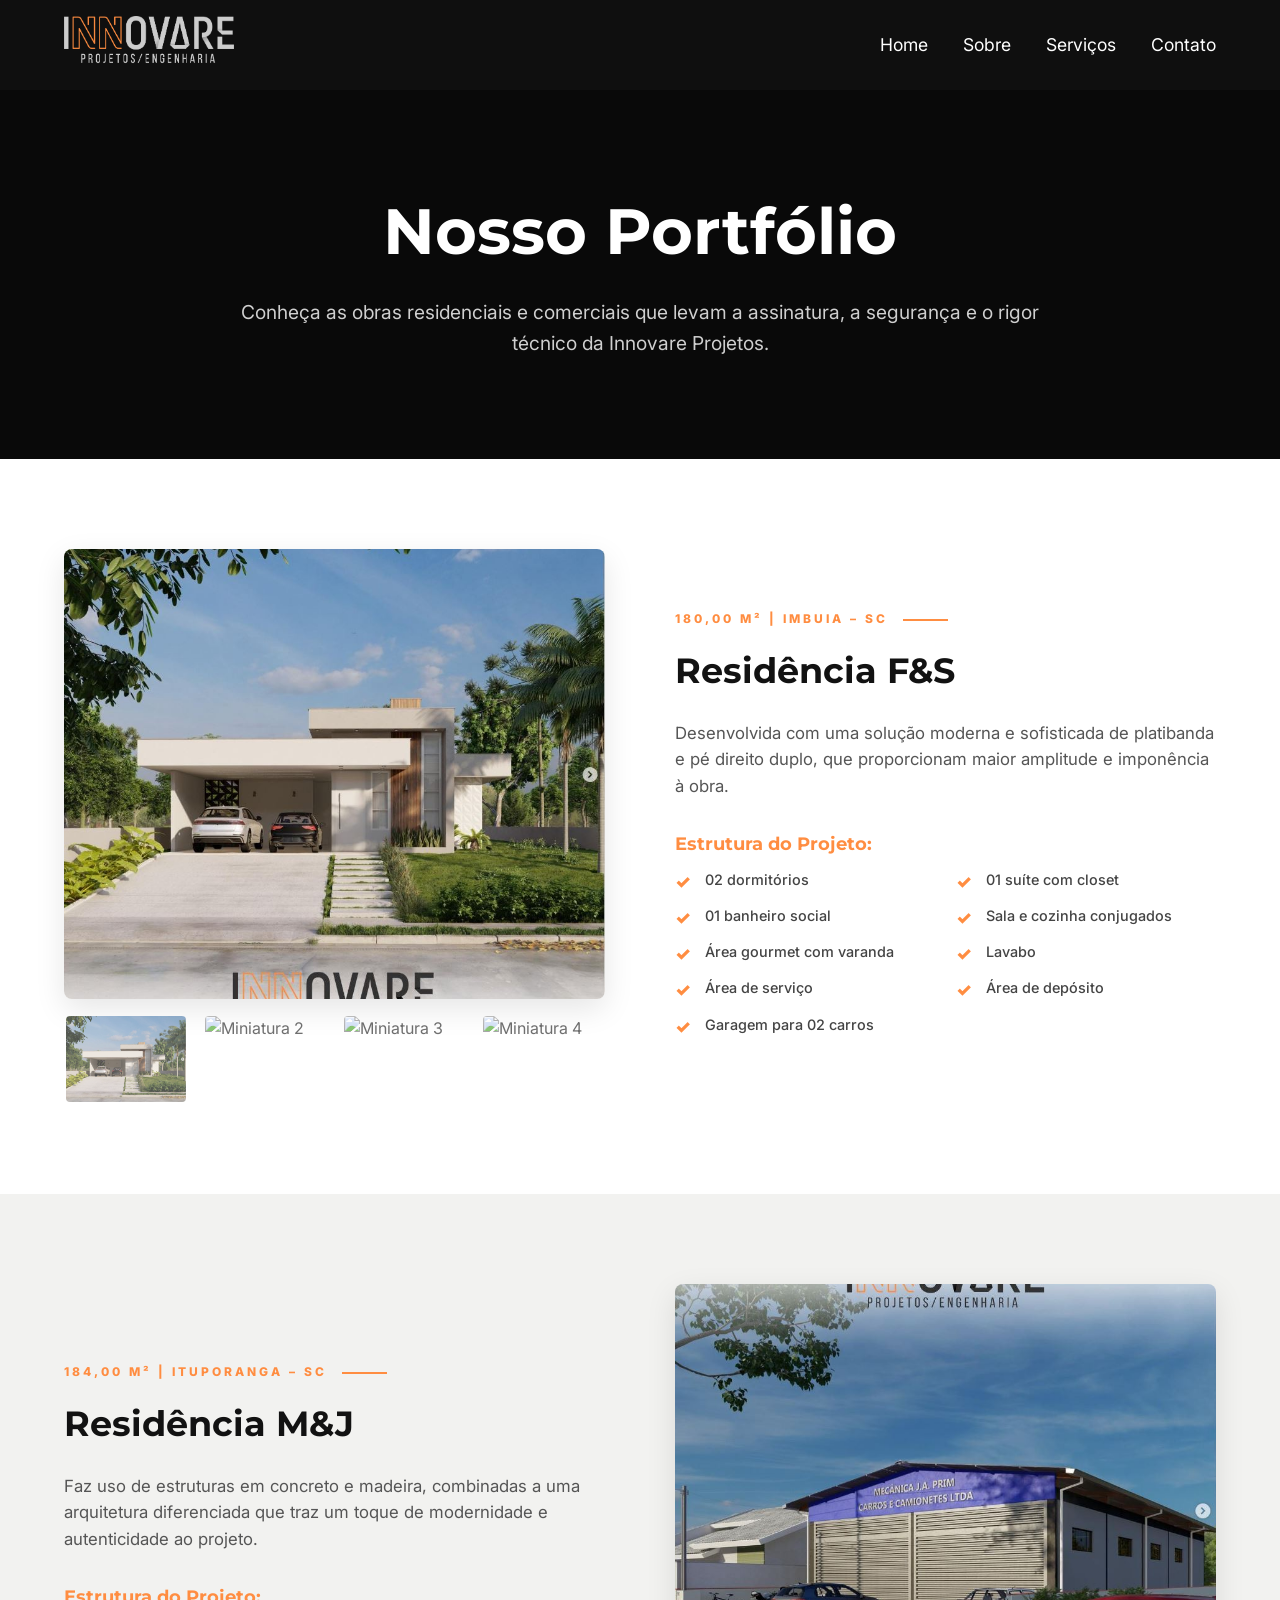
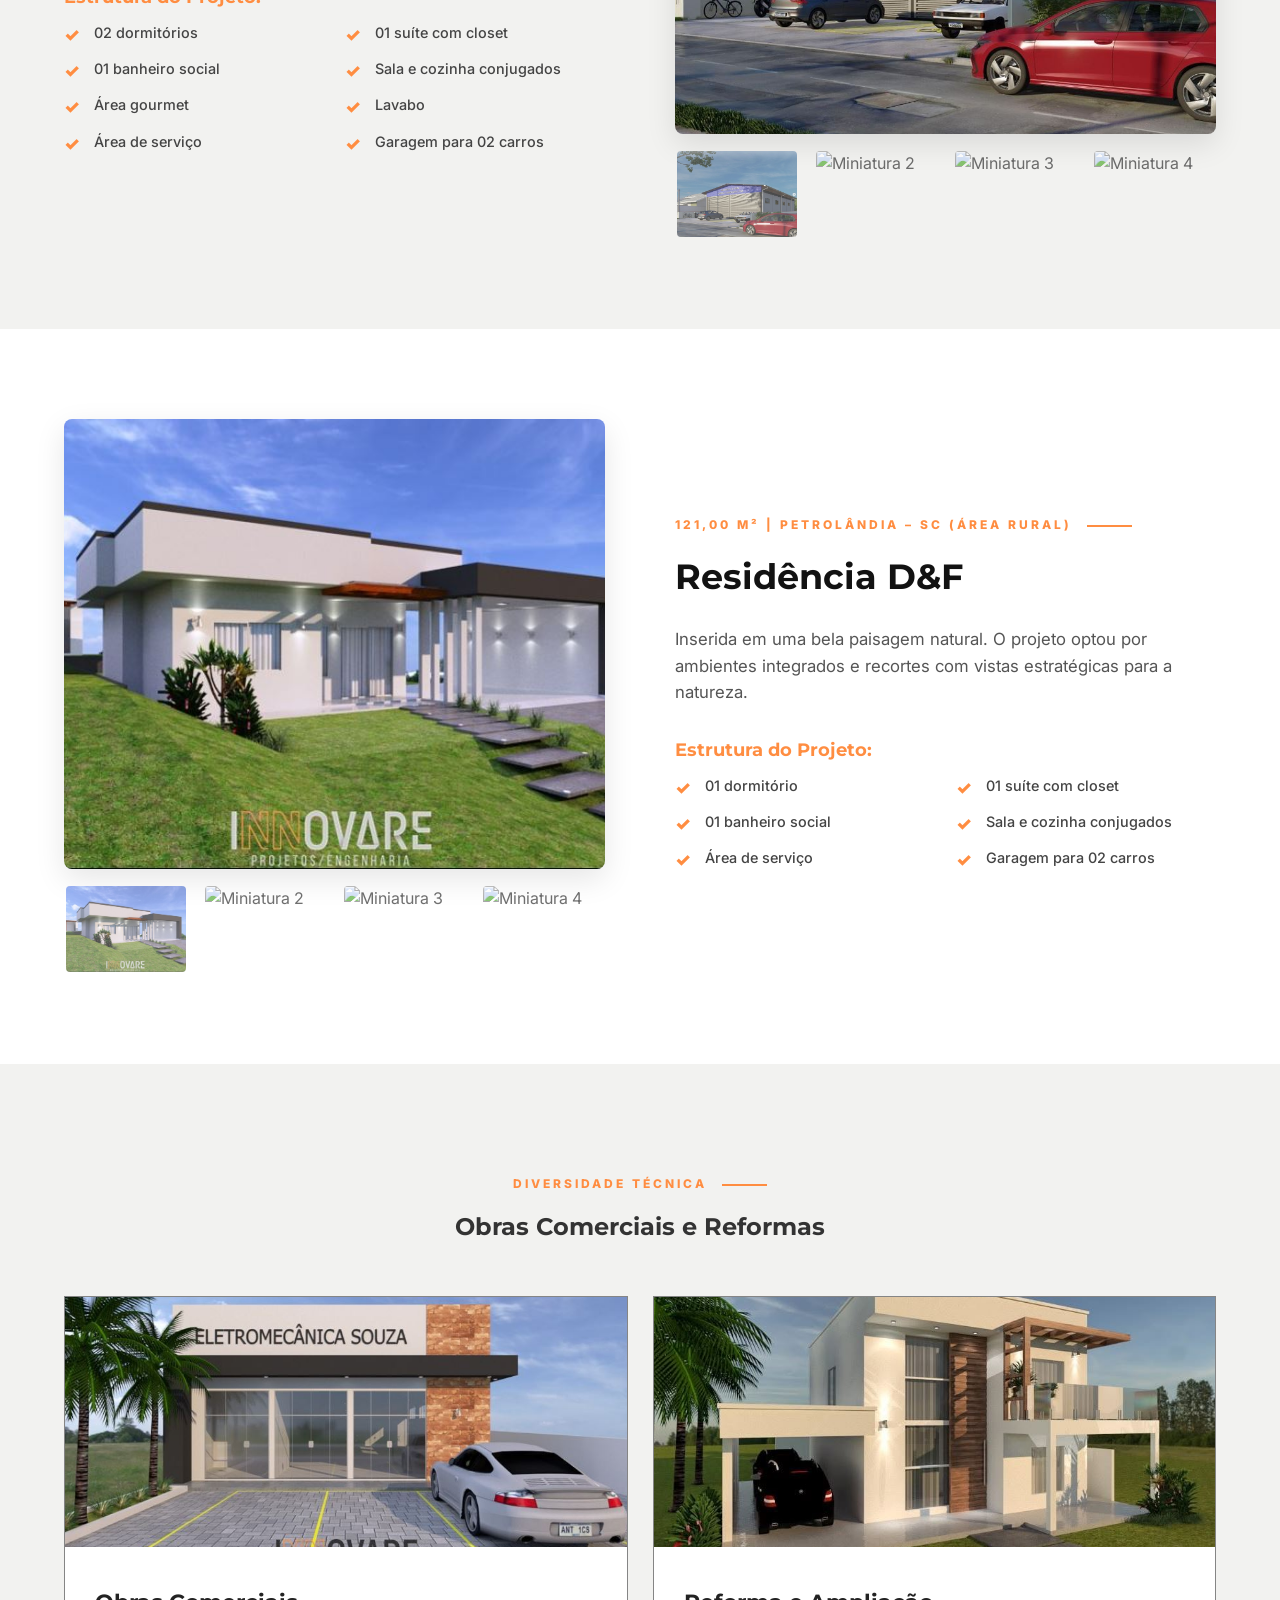
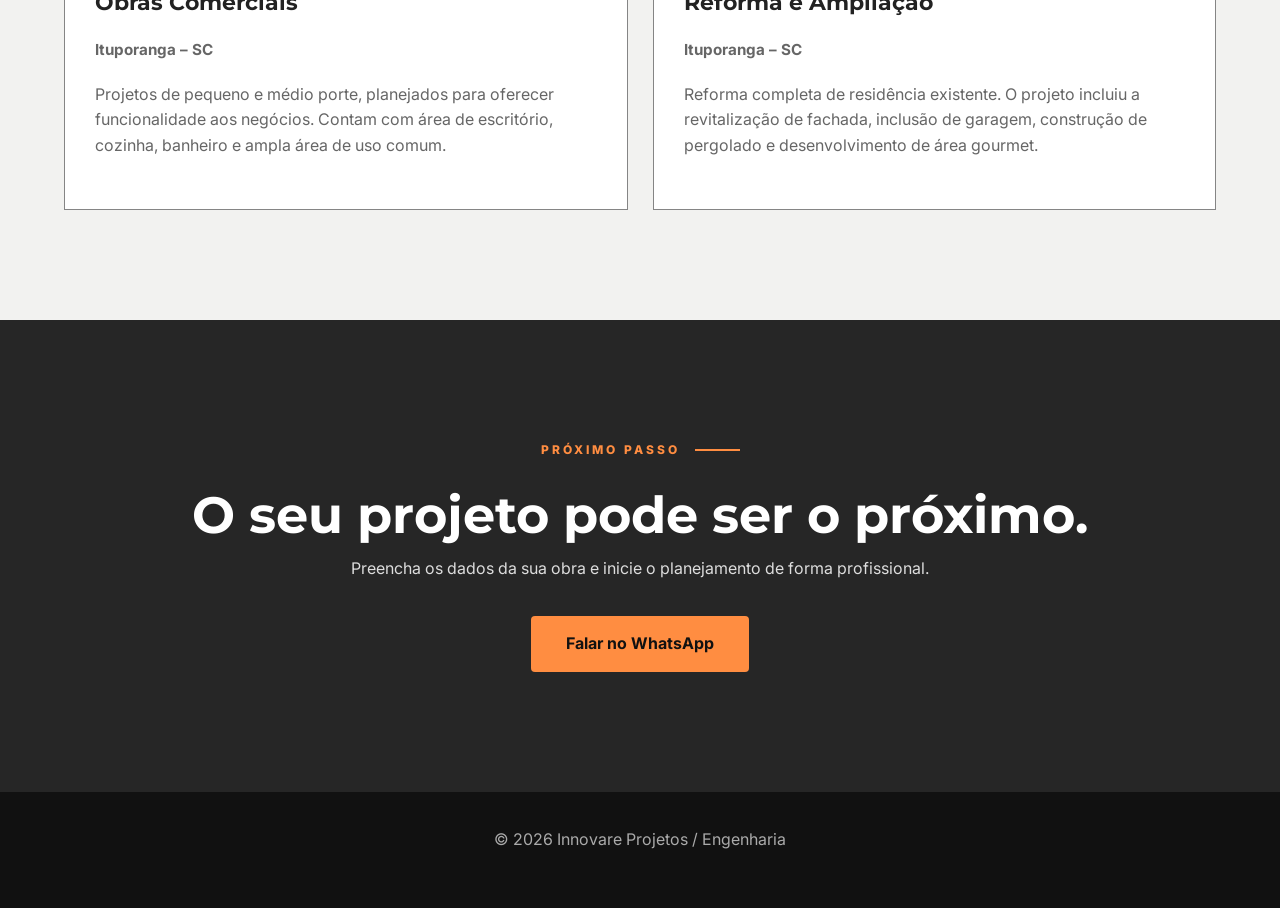
==== projetos.html @ 0208d104 "Add files via upload" ====
<!DOCTYPE html>
<html lang="pt-BR">
<head>
  <meta charset="UTF-8">
  <meta name="viewport" content="width=device-width, initial-scale=1.0">
  <title>Portfólio | Innovare Projetos e Engenharia</title>
  <meta name="description" content="Conheça os projetos estruturais e residenciais desenvolvidos pela Innovare Engenharia. Obras em Imbuia, Ituporanga e Alto Vale.">
  
  <link rel="stylesheet" href="styles.css">
  <link rel="preconnect" href="https://fonts.googleapis.com">
  <link rel="preconnect" href="https://fonts.gstatic.com" crossorigin>
  <link href="https://fonts.googleapis.com/css2?family=Inter:wght@300;400;500;600;700&family=Montserrat:wght@600;700;800&display=swap" rel="stylesheet">
</head>
<body>

  <!-- ================= HEADER ================= -->
  <header class="header">
    <div class="container header-content">
      <div class="logo">
        <a href="index.html">
            <img src="assets/thumbnail_LOGO INNOVARE 3.png" alt="Innovare Projetos Engenharia">
        </a>
      </div>
      <nav>
        <a href="index.html">Home</a>
        <a href="sobre.html">Sobre</a>
        <a href="servicos.html">Serviços</a>
        <a href="https://api.whatsapp.com/send/?phone=5547991575199" target="_blank">Contato</a>
      </nav>
    </div>
  </header>

  <main>
    <!-- ================= INTERNAL HERO ================= -->
    <section class="internal-hero">
      <div class="container text-center">
        <h1>Nosso Portfólio</h1>
        <p style="max-width: 800px; margin: 0 auto;">
          Conheça as obras residenciais e comerciais que levam a assinatura, a segurança e o rigor técnico da Innovare Projetos.
        </p>
      </div>
    </section>

    <!-- ================= PROJETO 1: RESIDÊNCIA F&S ================= -->
    <section class="section project-showcase">
      <div class="container grid-2">
        <!-- Galeria Interativa -->
        <div class="project-gallery">
          <img src="assets/portfolio-1.JPG" alt="Residência F&S Principal" class="main-img" id="main-img-1">
          <div class="thumb-grid">
            <img src="assets/portfolio-1.JPG" alt="Miniatura 1" onclick="changeImage('main-img-1', this.src)">
            <img src="assets/portfolio-placeholder.jpg" alt="Miniatura 2" onclick="changeImage('main-img-1', this.src)">
            <img src="assets/portfolio-placeholder.jpg" alt="Miniatura 3" onclick="changeImage('main-img-1', this.src)">
            <img src="assets/portfolio-placeholder.jpg" alt="Miniatura 4" onclick="changeImage('main-img-1', this.src)">
          </div>
        </div>

        <div class="project-info">
          <span class="section-tag">180,00 m² | Imbuia – SC</span>
          <h2>Residência F&S</h2>
          <p>
            Desenvolvida com uma solução moderna e sofisticada de platibanda e pé direito duplo, que proporcionam maior amplitude e imponência à obra.
          </p>
          
          <h3 class="orange-subtitle" style="font-size: 1.1rem;">Estrutura do Projeto:</h3>
          <ul class="type-features grid-list">
            <li>02 dormitórios</li>
            <li>01 suíte com closet</li>
            <li>01 banheiro social</li>
            <li>Sala e cozinha conjugados</li>
            <li>Área gourmet com varanda</li>
            <li>Lavabo</li>
            <li>Área de serviço</li>
            <li>Área de depósito</li>
            <li>Garagem para 02 carros</li>
          </ul>
        </div>
      </div>
    </section>

    <!-- ================= PROJETO 2: RESIDÊNCIA M&J (INVERTIDO) ================= -->
    <section class="section project-showcase bg-cement">
      <div class="container grid-2 grid-reverse">
        
        <div class="project-gallery">
          <img src="assets/portfolio-2.JPG" alt="Residência M&J Principal" class="main-img" id="main-img-2">
          <div class="thumb-grid">
            <img src="assets/portfolio-2.JPG" alt="Miniatura 1" onclick="changeImage('main-img-2', this.src)">
            <img src="assets/portfolio-placeholder.jpg" alt="Miniatura 2" onclick="changeImage('main-img-2', this.src)">
            <img src="assets/portfolio-placeholder.jpg" alt="Miniatura 3" onclick="changeImage('main-img-2', this.src)">
            <img src="assets/portfolio-placeholder.jpg" alt="Miniatura 4" onclick="changeImage('main-img-2', this.src)">
          </div>
        </div>

        <div class="project-info">
          <span class="section-tag">184,00 m² | Ituporanga – SC</span>
          <h2>Residência M&J</h2>
          <p>
            Faz uso de estruturas em concreto e madeira, combinadas a uma arquitetura diferenciada que traz um toque de modernidade e autenticidade ao projeto.
          </p>
          
          <h3 class="orange-subtitle" style="font-size: 1.1rem;">Estrutura do Projeto:</h3>
          <ul class="type-features grid-list">
            <li>02 dormitórios</li>
            <li>01 suíte com closet</li>
            <li>01 banheiro social</li>
            <li>Sala e cozinha conjugados</li>
            <li>Área gourmet</li>
            <li>Lavabo</li>
            <li>Área de serviço</li>
            <li>Garagem para 02 carros</li>
          </ul>
        </div>

      </div>
    </section>

    <!-- ================= PROJETO 3: RESIDÊNCIA D&F ================= -->
    <section class="section project-showcase">
      <div class="container grid-2">
        
        <div class="project-gallery">
          <img src="assets/portfolio-3.JPG" alt="Residência D&F Principal" class="main-img" id="main-img-3">
          <div class="thumb-grid">
            <img src="assets/portfolio-3.JPG" alt="Miniatura 1" onclick="changeImage('main-img-3', this.src)">
            <img src="assets/portfolio-placeholder.jpg" alt="Miniatura 2" onclick="changeImage('main-img-3', this.src)">
            <img src="assets/portfolio-placeholder.jpg" alt="Miniatura 3" onclick="changeImage('main-img-3', this.src)">
            <img src="assets/portfolio-placeholder.jpg" alt="Miniatura 4" onclick="changeImage('main-img-3', this.src)">
          </div>
        </div>

        <div class="project-info">
          <span class="section-tag">121,00 m² | Petrolândia – SC (Área Rural)</span>
          <h2>Residência D&F</h2>
          <p>
            Inserida em uma bela paisagem natural. O projeto optou por ambientes integrados e recortes com vistas estratégicas para a natureza.
          </p>
          
          <h3 class="orange-subtitle" style="font-size: 1.1rem;">Estrutura do Projeto:</h3>
          <ul class="type-features grid-list">
            <li>01 dormitório</li>
            <li>01 suíte com closet</li>
            <li>01 banheiro social</li>
            <li>Sala e cozinha conjugados</li>
            <li>Área de serviço</li>
            <li>Garagem para 02 carros</li>
          </ul>
        </div>
      </div>
    </section>

    <!-- ================= OUTRAS OBRAS (GRID COMERCIAL E REFORMA) ================= -->
    <section class="section bg-cement">
      <div class="container">
        <div class="text-center" style="margin-bottom: 50px;">
          <span class="section-tag">Diversidade Técnica</span>
          <h2>Obras Comerciais e Reformas</h2>
        </div>
        
        <div class="cards" style="grid-template-columns: repeat(auto-fit, minmax(400px, 1fr));">
          
          <div class="card" style="padding: 0; overflow: hidden;">
            <img src="assets/portfolio-comercial.JPG" alt="Obra Comercial" style="width: 100%; height: 250px; object-fit: cover;">
            <div style="padding: 30px;">
              <h3>Obras Comerciais</h3>
              <p style="font-size: 0.95rem;"><strong>Ituporanga – SC</strong></p>
              <p>Projetos de pequeno e médio porte, planejados para oferecer funcionalidade aos negócios. Contam com área de escritório, cozinha, banheiro e ampla área de uso comum.</p>
            </div>
          </div>

          <div class="card" style="padding: 0; overflow: hidden;">
            <img src="assets/portfolio-residencia.JPG" alt="Reforma e Ampliação" style="width: 100%; height: 250px; object-fit: cover;">
            <div style="padding: 30px;">
              <h3>Reforma e Ampliação</h3>
              <p style="font-size: 0.95rem;"><strong>Ituporanga – SC</strong></p>
              <p>Reforma completa de residência existente. O projeto incluiu a revitalização de fachada, inclusão de garagem, construção de pergolado e desenvolvimento de área gourmet.</p>
            </div>
          </div>

        </div>
      </div>
    </section>

    <!-- ================= CTA ================= -->
    <section class="cta">
      <div class="container text-center">
        <span class="section-tag">Próximo Passo</span>
        <h2>O seu projeto pode ser o próximo.</h2>
        <p>Preencha os dados da sua obra e inicie o planejamento de forma profissional.</p>
        <a href="https://api.whatsapp.com/send/?phone=5547991575199" target="_blank" class="btn">Falar no WhatsApp</a>
      </div>
    </section>

  </main>

  <!-- ================= FOOTER ================= -->
  <footer>
    <div class="container">
      <p>© 2026 Innovare Projetos / Engenharia</p>
    </div>
  </footer>

  <script src="scripts.js"></script>
</body>
</html>
---- styles.css ----
:root {

    --orange: #ff8d41;

    --black: #121212;

    --graphite: #333333;

    --concrete: #e5e5e5;

    --cement: #f2f2f0;

    --white: #ffffff;

    --text-dark: #333333;

    --text-light: #b5b5b5;

    --orange: #ff8d41;

    --orange-light: #ffb276;

    --orange-dark: #c85f20;

    --blueprint: #ff8d41;

}



* {

    margin:0;

    padding:0;

    box-sizing:border-box;

}



html {

    scroll-behavior:smooth;

}



body {

    font-family:'Inter', sans-serif;

    color:var(--text-dark);

    background:var(--white);

    line-height:1.6;

}



h1,
h2,
h3 {

    font-family:'Montserrat', sans-serif;

}



p {

    margin-bottom:20px;

    color:#666;

}



.container {

    width:90%;

    max-width:1200px;

    margin:auto;

}





/* ================= HEADER ================= */


.header {

    position:fixed;

    top:0;

    width:100%;

    z-index:1000;

    background:rgba(18,18,18,.85);

    backdrop-filter:blur(10px);

}



.header-content {

    height:90px;

    display:flex;

    align-items:center;

    justify-content:space-between;

}



.logo img {

    max-width:170px;

}



nav {

    display:flex;

    gap:35px;



}



nav a {

    color:white;

    font-size: 1.1rem;

    transition:.3s;

    text-decoration: none;

}



nav a:hover {

    color:var(--orange);

}





/* ================= HERO ================= */


.hero {

    min-height:100vh;

    display:flex;

    align-items:center;

    position:relative;

    overflow:hidden;

    background:#090909;

    isolation:isolate;

    padding-top: 120px; /* Compensa os 90px do header + um espaço extra */
    padding-bottom: 60px; /* Garante que o botão nunca cole no final da tela */

}



.hero-content {

    color:white;

    max-width:850px;

}



.tag {

    color:var(--orange);

    text-transform:uppercase;

    letter-spacing:3px;

    font-size:.8rem;

    font-weight:800;

}



.hero h1 {

    font-size:clamp(3.5rem,6vw,5.5rem);

    line-height:1;

    font-weight:800;

    letter-spacing:-2px;

    margin:25px 0;

}



.hero p {

    color:#cfcfcf;

    font-size:1.2rem;

    max-width:650px;

}



.hero-checks {

    display:flex;

    flex-wrap:wrap;

    gap:20px;

    margin:35px 0;

}



.hero-checks span {

    color:#ddd;

    font-size:.9rem;

}





/* ================= BOTÃO ================= */


.btn {

    display:inline-block;

    padding:15px 35px;

    background:var(--orange);

    color:#111;

    font-weight:700;

    border-radius:4px;

    transition:.3s;

    text-decoration: none;

}



.btn:hover {

    transform:translateY(-3px);

    opacity:.9;

}





/* ================= TITULOS ================= */


.section {

    padding:110px 0;

}



.section-tag {

    color:var(--orange);

    text-transform:uppercase;

    letter-spacing:3px;

    font-size:.75rem;

    font-weight:800;

    display:block;

    margin-bottom:15px;

}



.section-tag::after {

    content:"";

    display:inline-block;

    width:45px;

    height:2px;

    background:var(--orange);

    margin-left:15px;

    vertical-align:middle;

}



.section-title {

    font-size:clamp(2.5rem,4vw,3.5rem);

    line-height:1.1;

    font-weight:800;

    letter-spacing:-1px;

    max-width:850px;

    margin-bottom:35px;

}



.light-title {

    color:#222;

}



.dark-title {

    color:white;

}





/* ================= SOBRE ================= */


.about {

    background:var(--cement);

}



.grid-2 {

    display:grid;

    grid-template-columns:1fr 1fr;

    gap:70px;

    align-items:center;

}



.image-placeholder {
    height: 500px;
    background: var(--cement); /* Mantém uma cor de fundo caso a internet demore a carregar a foto */
    border-radius: 8px; /* Dá um toque mais suave e moderno nas bordas */
    overflow: hidden; /* Garante que a foto não vaze das bordas arredondadas */
    
    /* Removemos o display flex e o texto, pois agora teremos a imagem */
}

/* Criamos esta nova regra especificamente para a imagem dentro do placeholder */
.image-placeholder img {
    width: 100%;
    height: 100%;
    object-fit: cover; /* Preenche o espaço de 500px sem amassar a foto */
    object-position: center top; /* Garante que o rosto não seja cortado se a foto for redimensionada */
}





/* ================= NUMEROS ================= */


.numbers {

    padding:90px 0;

    background:var(--graphite);

}



.numbers-grid {

    display:grid;

    grid-template-columns:repeat(4,1fr);

    gap:30px;

    text-align:center;

}



.numbers strong {

    display:block;

    color:var(--orange);

    font-size:3rem;

    font-family:'Montserrat';

    font-weight:800;

}



.numbers span {

    color:#ddd;

}





/* ================= METODOLOGIA ================= */


.steps {
    display: grid;
    grid-template-columns: repeat(auto-fit, minmax(240px, 1fr));
    gap: 25px;
    margin-top: 50px;
}



.step {

    padding:35px;

    background:white;

    border-left:3px solid var(--orange);

    box-shadow:0 10px 30px rgba(0,0,0,.05);

}



.step strong {

    color:var(--orange);

    font-size:2.2rem;

}





/* ================= SERVICOS ================= */


.dark-section {

    background:#1d1d1d;

    color:white;

}



.dark-section p {

    color:#aaa;

}



.cards {
    display: grid;
    grid-template-columns: repeat(auto-fit, minmax(300px, 1fr));
    gap: 25px;
    margin-top: 50px;
}



.card {

    background:white;

    padding:35px;

    border:1px solid #858585;

    transition:.3s;

}



.dark-section .card {

    background:#292929;

    border-color:var(--blueprint);

}



.card:hover {

    transform:translateY(-8px);

    border-color:var(--orange);

    box-shadow: 5px 5px 15px var(--orange);

}



.card h3 {

    font-size:1.35rem;

    font-weight:700;

    margin-bottom:18px;

    color:#222;

}



.dark-section .card h3 {

    color:white;

}





/* ================= PORTFOLIO ================= */


.portfolio-grid {
    display: grid;
    grid-template-columns: repeat(auto-fit, minmax(300px, 1fr));
    gap: 25px;
}



.project {

    height:400px;

    background:#333;

    display:flex;

    align-items:end;

    padding:30px;

    color:white;

}



.project h3 {

    font-size:1.6rem;

    color:white;

    margin-bottom:5px;

}



.project p {

    color:#ddd;

    font-size:.95rem;

}


/* ================= PORTFOLIO ================= */
.portfolio-grid {
    display: grid;
    grid-template-columns: repeat(auto-fit, minmax(300px, 1fr));
    gap: 25px;
}

.project {
    position: relative;
    height: 400px;
    display: flex;
    align-items: flex-end; /* Mantém o texto na base */
    padding: 30px;
    color: white;
    overflow: hidden; /* Corta qualquer coisa que vaze da div */
    border-radius: 4px; /* Opcional: arredonda levemente as pontas */
}

/* Configuração da Imagem */
.project img {
    position: absolute;
    top: 0;
    left: 0;
    width: 100%;
    height: 100%;
    object-fit: cover; /* A mágica: preenche a div inteira sem distorcer a foto */
    z-index: 1;
    transition: transform 0.6s ease; /* Prepara o efeito de hover */
}

/* Degradê escuro para o texto não sumir em fotos claras */
.project::after {
    content: "";
    position: absolute;
    top: 0;
    left: 0;
    width: 100%;
    height: 100%;
    background: linear-gradient(to top, rgba(0,0,0, 0.9) 0%, rgba(0,0,0, 0) 60%);
    z-index: 2;
}

/* Coloca o texto acima da imagem e do degradê */
.project .project-content {
    position: relative;
    z-index: 3;
}

.project h3 {
    font-size: 1.6rem;
    color: white;
    margin-bottom: 5px;
}

.project p {
    color: #ddd;
    font-size: 0.95rem;
    margin-bottom: 0;
}

/* Efeito Premium: Zoom na foto ao passar o mouse */
.project:hover img {
    transform: scale(1.08);
}


/* ================= TIPOS DE PROJETOS ================= */
.project-types-grid {
    display: grid;
    grid-template-columns: repeat(auto-fit, minmax(320px, 1fr));
    gap: 40px;
    margin-top: 50px;
}

.type-card {
    background: var(--white);
    padding: 45px 40px;
    border-radius: 8px;
    border-top: 5px solid var(--orange);
    box-shadow: 0 10px 30px rgba(0, 0, 0, 0.05);
    transition: transform 0.3s ease, box-shadow 0.3s ease;
}

.type-card:hover {
    transform: translateY(-8px);
    box-shadow: 0 15px 40px rgba(0, 0, 0, 0.1);
}

.type-card h3 {
    font-size: 1.8rem;
    color: var(--black);
    margin-bottom: 15px;
}

.type-card p {
    color: #555;
    margin-bottom: 30px;
    font-size: 1.05rem;
}

.type-features {
    list-style: none;
    padding: 0;
}

.type-features li {
    position: relative;
    padding-left: 30px;
    margin-bottom: 15px;
    color: #444;
    font-weight: 500;
}

/* Cria o "check" laranja antes de cada item da lista */
.type-features li::before {
    content: "✓";
    position: absolute;
    left: 0;
    top: 0;
    color: var(--orange);
    font-weight: 900;
    font-size: 1.1rem;
}


/* ================= FAQ ================= */


.faq {

    display:grid;

    gap:20px;

}





/* ================= CTA ================= */


.cta {

    padding:120px 0;

    text-align:center;

    background:

    linear-gradient(
        rgba(0,0,0,.85),
        rgba(0,0,0,.85)
    ),

    url("assets/cta-bg.jpg");


    background-size:cover;

    background-position:center;

}



.cta h2 {

    color:white;

    font-size:clamp(2.5rem,4vw,3.5rem);

}



.cta p {

    color:#ddd;

    max-width:700px;

    margin:0 auto 35px;

}


.cta-benefits{
    color: white;
    margin-bottom: 30px;
}



/* ================= FOOTER ================= */


footer {

    background:#111;

    padding:35px 0;

    text-align:center;

}



footer p {

    color:#aaa;

}





/* ================= ANIMAÇÕES ================= */


.hidden {

    opacity:0;

    transform:translateY(30px);

    transition:.8s;

}



.show {

    opacity:1;

    transform:translateY(0);

}





/* ================= RESPONSIVO ================= */


@media(max-width:900px){


    .grid-2 {

        grid-template-columns:1fr;

    }


    .cards {

        grid-template-columns:1fr;

    }


    .steps {

        grid-template-columns:1fr;

    }


    .numbers-grid {

        grid-template-columns:1fr 1fr;

    }


    nav {

        display:none;

    }


}



@media(max-width:500px){


    .numbers-grid {

        grid-template-columns:1fr;

    }


    .hero h1 {

        font-size:2.8rem;

    }


}

.technical-bg {

    position:absolute;

    left:55%;

    top:55%;

    width:850px;

    height:750px;

    transform:translate(120px,-50%);

    opacity:.50;

    z-index:1;

    animation:floatTech 5s ease-in-out infinite;

    overflow:hidden;

}



.tech-box {

    position:absolute;

    border:1px solid var(--orange);
    

}



.tech-box span {

    position:absolute;

    background:var(--orange);

}


.hero::before {

    content:"";

    position:absolute;

    width:600px;

    height:600px;

    right:100px;

    top:50%;

    transform:translateY(-50%);

    background:
    radial-gradient(
        circle,
        rgba(255,141,65,.15),
        transparent 70%
    );

    z-index:0;

}



.box1 {

    width:350px;

    height:220px;

    top:100px;

    left:100px;

    transform:perspective(500px) rotateY(-20deg);

}



.box1 span:nth-child(1){

    width:100%;

    height:1px;

    top:50%;

}



.box1 span:nth-child(2){

    height:100%;

    width:1px;

    left:50%;

}



.box1 span:nth-child(3){

    width:80px;

    height:80px;

    border:1px solid var(--orange);

    background:none;

    right:30px;

    bottom:30px;

}






.box2 {

    width:280px;

    height:180px;

    right:80px;

    bottom:130px;

    transform:rotate(18deg);

}



.box2 span:nth-child(1){

    width:100%;

    height:1px;

    top:40px;

}



.box2 span:nth-child(2){

    width:1px;

    height:100%;

    left:100px;

}



.box2 span:nth-child(3){

    width:60px;

    height:60px;

    border-radius:50%;

    border:1px solid var(--orange);

    background:none;

}





.tech-circle {

    position:absolute;

    width:300px;

    height:300px;

    border-radius:50%;

    border:1px dashed var(--orange);

    right:200px;

    top:180px;

}



.tech-circle::after {

    content:"";

    position:absolute;

    width:100%;

    height:1px;

    background:var(--orange);

    top:50%;

}





.tech-lines div {

    position:absolute;

    height:1px;

    background:var(--orange);

}



.tech-lines div:nth-child(1){

    width:500px;

    top:350px;

    left:0;

    transform:rotate(-30deg);

}


.tech-lines div:nth-child(2){

    width:300px;

    top:500px;

    left:250px;

}


.tech-lines div:nth-child(3){

    width:1px;

    height:500px;

    left:450px;

}





.tech-text {

    position:absolute;

    right:200px;

    top:80px;

    color:var(--orange);

    font-family:monospace;

    font-size:.65rem;

    letter-spacing:4px;

}



@keyframes floatTech {

    0% {

        transform:translateY(-50%);

    }


    50% {

        transform:translateY(calc(-50% - 18px));

    }


    100% {

        transform:translateY(-50%);

    }

}



/* ================= INTERNAL HERO (Páginas Internas) ================= */
.internal-hero {
    background: #090909;
    padding: 180px 0 100px 0;
    color: white;
    text-align: center;
}

.text-center {
    display: flex;
    flex-direction: column;
    align-items: center;
}

.internal-hero h1 {
    font-size: clamp(2.5rem, 5vw, 4rem);
    margin-bottom: 15px;
}

.internal-hero p {
    color: #cfcfcf;
    font-size: 1.2rem;
}

/* ================= ABOUT PAGE TEXT & SOCIALS ================= */
.about-page .image-placeholder {
    height: 600px; /* Um pouco maior para acomodar melhor a foto vertical */
}

.social-links {
    margin-top: 40px;
    padding-top: 20px;
    border-top: 1px solid var(--concrete);
}

.social-buttons {
    display: flex;
    flex-wrap: wrap;
    gap: 15px;
    margin-top: 10px;
}

.social-btn {
    display: inline-block;
    padding: 10px 20px;
    background: var(--cement);
    color: var(--black);
    font-size: 0.9rem;
    font-weight: 600;
    border-radius: 4px;
    text-decoration: none;
    transition: 0.3s;
    border: 1px solid #ccc;
}

.social-btn:hover {
    background: var(--orange);
    color: white;
    border-color: var(--orange);
    transform: translateY(-2px);
}

/* ================= AJUSTES DA PÁGINA SOBRE ================= */
.orange-subtitle {
    font-size: 1.2rem;
    color: var(--orange);
    margin: 25px 0 10px;
}

.bg-cement {
    background: var(--cement);
}

/* Inversão do layout: Imagem na direita e Texto na esquerda (Apenas no Computador) */
@media (min-width: 901px) {
    .grid-reverse div:first-child {
        order: 2; /* Joga a imagem para o lado direito */
    }
    .grid-reverse div:last-child {
        order: 1; /* Joga o texto para o lado esquerdo */
    }
}

/* ================= CARDS MISSÃO, VISÃO E VALORES ================= */
.mvv-cards .card {
    text-align: left;
    border-top: 4px solid var(--orange); /* Detalhe colorido no topo do card */
    position: relative;
    padding-top: 50px;
}

.mvv-icon {
    position: absolute;
    top: 20px;
    left: 35px;
    font-size: 2rem;
    background: var(--cement);
    width: 60px;
    height: 60px;
    display: flex;
    align-items: center;
    justify-content: center;
    border-radius: 50%;
    transform: translateY(-50%); /* Faz o ícone "pular" para fora da caixa levemente */
    border: 3px solid white;
}

.mvv-cards h3 {
    margin-top: 15px;
}



/* ================= SERVIÇOS: LISTA ================= */
.services-list-grid {
    display: grid;
    grid-template-columns: repeat(auto-fit, minmax(280px, 1fr));
    gap: 20px;
}

.service-item {
    background: var(--white);
    padding: 20px;
    border-radius: 6px;
    border-left: 4px solid var(--orange);
    box-shadow: 0 4px 15px rgba(0,0,0,0.03);
    font-weight: 500;
    color: var(--text-dark);
}

.service-item strong {
    color: var(--orange);
    margin-right: 10px;
    font-size: 1.2rem;
}

/* ================= COMPROMISSOS (DIFERENCIAIS) ================= */
.commitments-list {
    display: flex;
    flex-direction: column;
    gap: 25px;
}

.commitment-card {
    background: var(--white);
    padding: 30px;
    border-radius: 8px;
    border-top: 2px solid var(--orange);
    box-shadow: 0 5px 20px rgba(0,0,0,0.05);
}

.commitment-card h3 {
    font-size: 1.2rem;
    color: var(--black);
    margin-bottom: 10px;
}

.commitment-card p {
    margin-bottom: 0;
    font-size: 0.95rem;
}

/* ================= PACOTES DE PREÇOS (PRICING) ================= */
.pricing-grid {
    display: grid;
    grid-template-columns: repeat(auto-fit, minmax(320px, 1fr));
    gap: 30px;
    margin-bottom: 40px;
}

.pricing-card {
    background: var(--white);
    border: 1px solid var(--concrete);
    border-radius: 8px;
    padding: 40px;
    text-align: center;
    transition: transform 0.3s ease, box-shadow 0.3s ease;
    position: relative;
    display: flex;
    flex-direction: column;
}

.pricing-card:hover {
    transform: translateY(-5px);
    box-shadow: 0 15px 40px rgba(0,0,0,0.08);
}

.pricing-card.highlighted {
    border: 2px solid var(--orange);
    box-shadow: 0 15px 40px rgba(255, 141, 65, 0.15);
}

.highlight-badge {
    position: absolute;
    top: -15px;
    left: 50%;
    transform: translateX(-50%);
    background: var(--orange);
    color: white;
    padding: 5px 20px;
    border-radius: 20px;
    font-size: 0.85rem;
    font-weight: 700;
    text-transform: uppercase;
    letter-spacing: 1px;
}

.pricing-header {
    margin-bottom: 30px;
    padding-bottom: 30px;
    border-bottom: 1px solid var(--concrete);
}

.pricing-header h3 {
    font-size: 1.8rem;
    color: var(--black);
    margin-bottom: 10px;
}

.pricing-header p {
    font-size: 0.9rem;
    color: #666;
    min-height: 45px;
}

.price {
    font-size: 2.5rem;
    font-family: 'Montserrat', sans-serif;
    font-weight: 800;
    color: var(--orange);
}

.price span {
    font-size: 1rem;
    font-weight: 500;
    color: #888;
}

.pricing-features {
    list-style: none;
    padding: 0;
    margin-bottom: 40px;
    text-align: left;
    flex-grow: 1; /* Faz o botão sempre ficar alinhado no rodapé */
}

.pricing-features li {
    padding-left: 30px;
    position: relative;
    margin-bottom: 15px;
    font-size: 0.95rem;
    color: #444;
}

.pricing-features li::before {
    content: "✓";
    position: absolute;
    left: 0;
    top: 0;
    color: var(--orange);
    font-weight: 800;
}

.btn-outline {
    background: transparent;
    border: 2px solid var(--orange);
    color: var(--orange);
}

.btn-outline:hover {
    background: var(--orange);
    color: var(--white);
}

/* ================= OBSERVAÇÕES DOS PACOTES ================= */
.pricing-notes {
    background: var(--cement);
    padding: 30px;
    border-radius: 8px;
    border-left: 4px solid var(--black);
}

.pricing-notes h4 {
    margin-bottom: 15px;
    font-family: 'Montserrat', sans-serif;
}

.pricing-notes ul {
    padding-left: 20px;
    margin-bottom: 0;
}

.pricing-notes li {
    font-size: 0.9rem;
    margin-bottom: 10px;
    color: #555;
}


/* ================= SERVIÇOS: CARDS AVANÇADOS ================= */
.services-advanced-grid {
    display: grid;
    grid-template-columns: repeat(auto-fit, minmax(280px, 1fr));
    gap: 30px;
}

.service-adv-card {
    background: var(--white);
    padding: 35px 30px;
    border-radius: 8px;
    border: 1px solid var(--concrete);
    transition: all 0.3s ease;
    display: flex;
    flex-direction: column;
    align-items: flex-start;
}

.service-adv-card:hover {
    transform: translateY(-8px);
    box-shadow: 0 15px 30px rgba(0, 0, 0, 0.08);
    border-color: var(--orange-light);
}

.service-icon {
    font-size: 2.2rem;
    margin-bottom: 20px;
    background: var(--cement);
    width: 65px;
    height: 65px;
    display: flex;
    align-items: center;
    justify-content: center;
    border-radius: 12px;
    border: 1px solid #e0e0e0;
    transition: 0.3s;
}

.service-adv-card:hover .service-icon {
    background: var(--orange);
    color: white;
    border-color: var(--orange);
}

.service-adv-card h3 {
    font-size: 1.25rem;
    color: var(--black);
    margin-bottom: 12px;
    line-height: 1.3;
}

.service-adv-card p {
    color: #666;
    font-size: 0.95rem;
    margin-bottom: 0;
    line-height: 1.6;
}

/* ================= SHOWCASE DE PROJETOS ================= */
.project-showcase {
    padding: 90px 0;
}

.project-info h2 {
    font-size: 2.2rem;
    color: var(--black);
    margin-bottom: 20px;
}

.project-info p {
    font-size: 1.05rem;
    color: #555;
    margin-bottom: 30px;
}

/* ================= GALERIA DE FOTOS INTERATIVA ================= */
.project-gallery {
    display: flex;
    flex-direction: column;
    gap: 15px;
}

.main-img {
    width: 100%;
    height: 450px;
    object-fit: cover;
    border-radius: 8px;
    box-shadow: 0 10px 30px rgba(0,0,0,0.1);
    transition: opacity 0.3s ease;
}

.thumb-grid {
    display: grid;
    grid-template-columns: repeat(4, 1fr);
    gap: 15px;
}

.thumb-grid img {
    width: 100%;
    height: 90px;
    object-fit: cover;
    border-radius: 6px;
    cursor: pointer;
    border: 2px solid transparent;
    transition: all 0.3s ease;
    opacity: 0.7;
}

.thumb-grid img:hover {
    opacity: 1;
    border-color: var(--orange);
    transform: translateY(-2px);
}

/* ================= LISTA EM GRID (Para os cômodos) ================= */
.grid-list {
    display: grid;
    grid-template-columns: repeat(auto-fit, minmax(200px, 1fr));
    gap: 5px 20px;
}

.grid-list li {
    margin-bottom: 8px;
    font-size: 0.9rem;
}
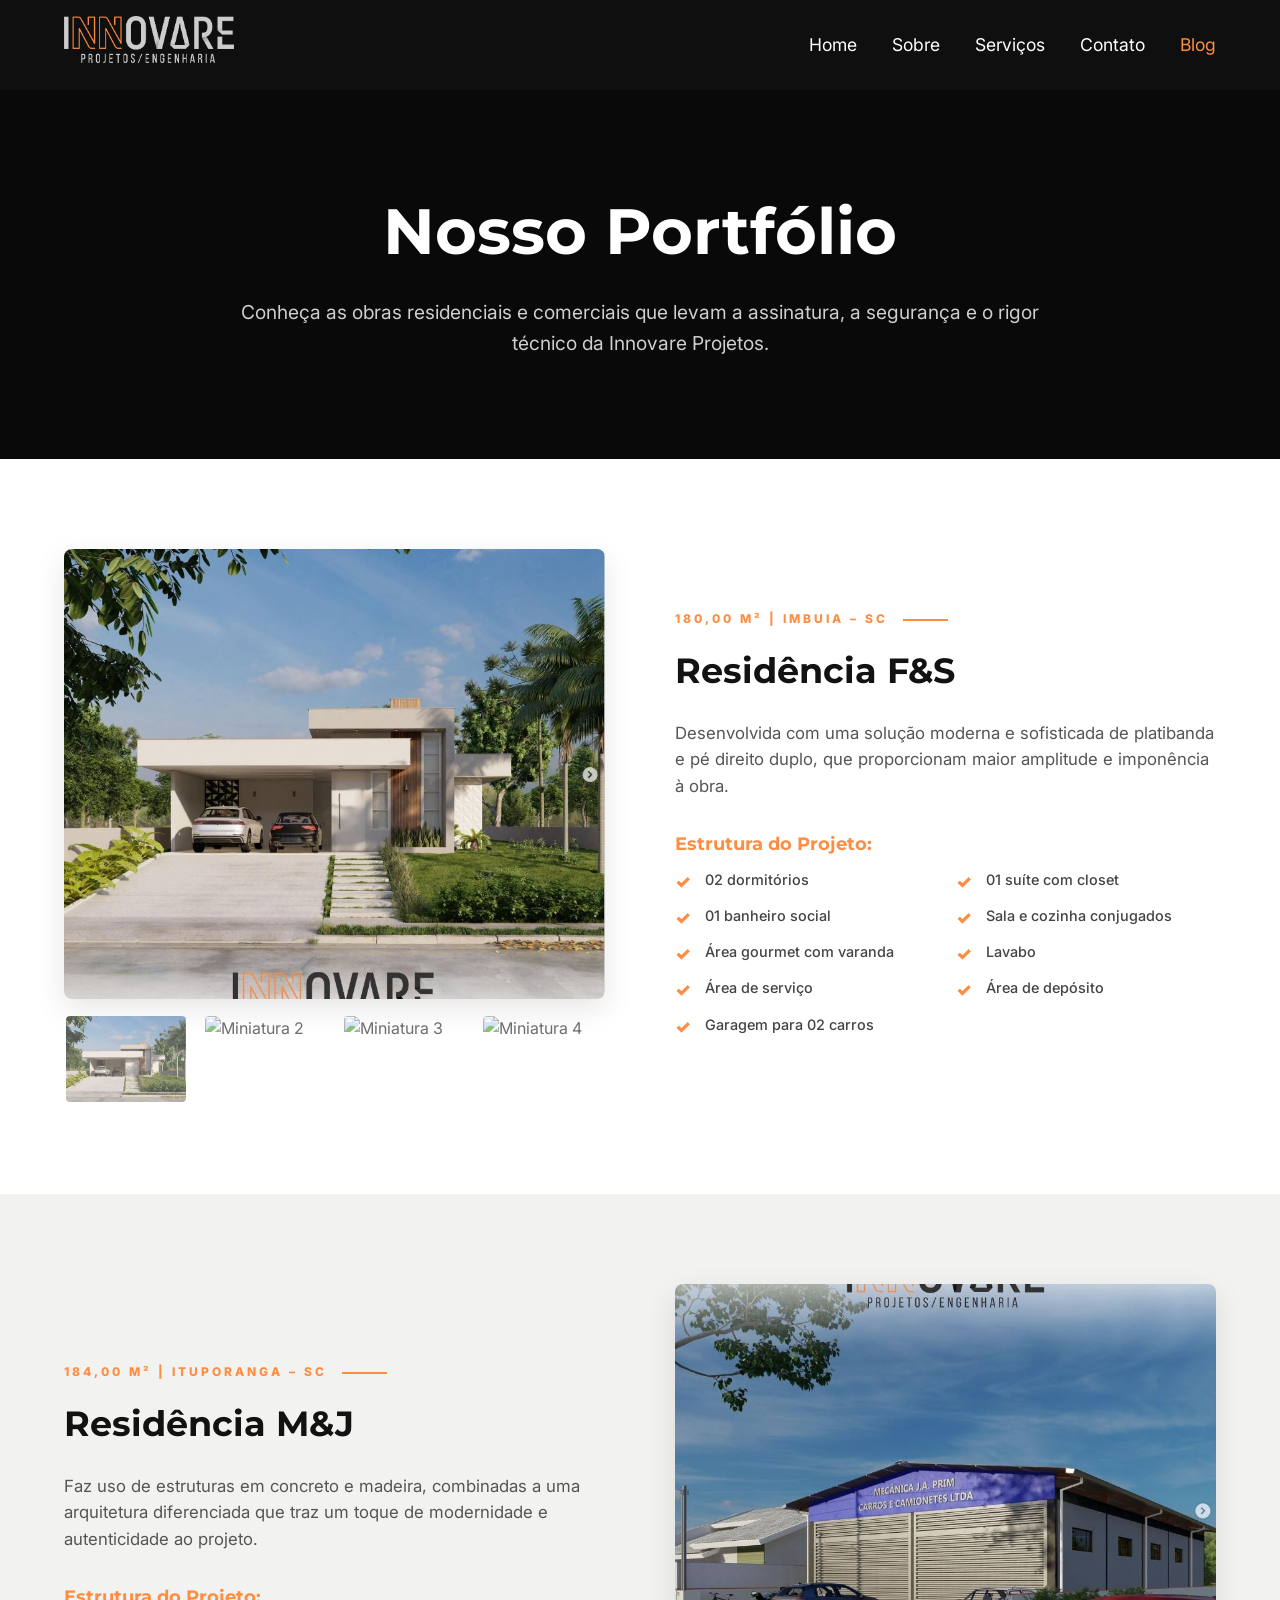
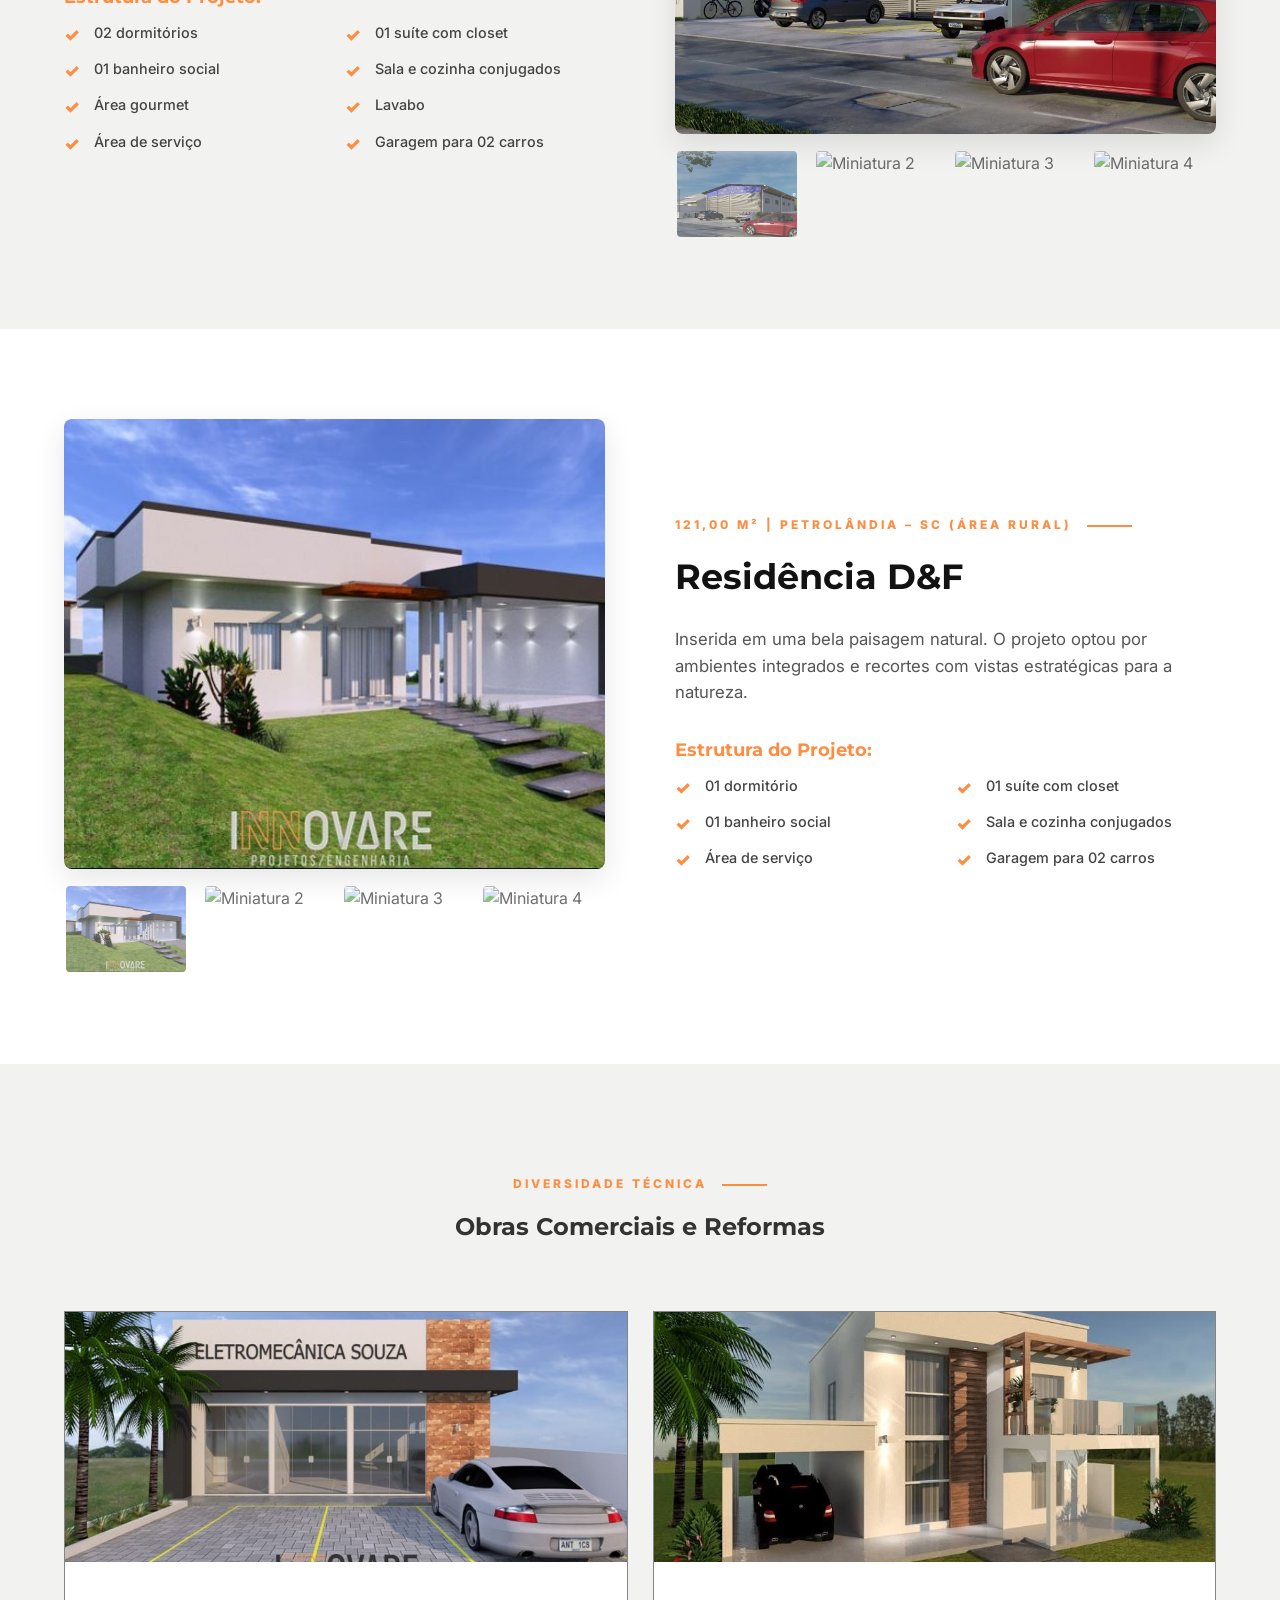
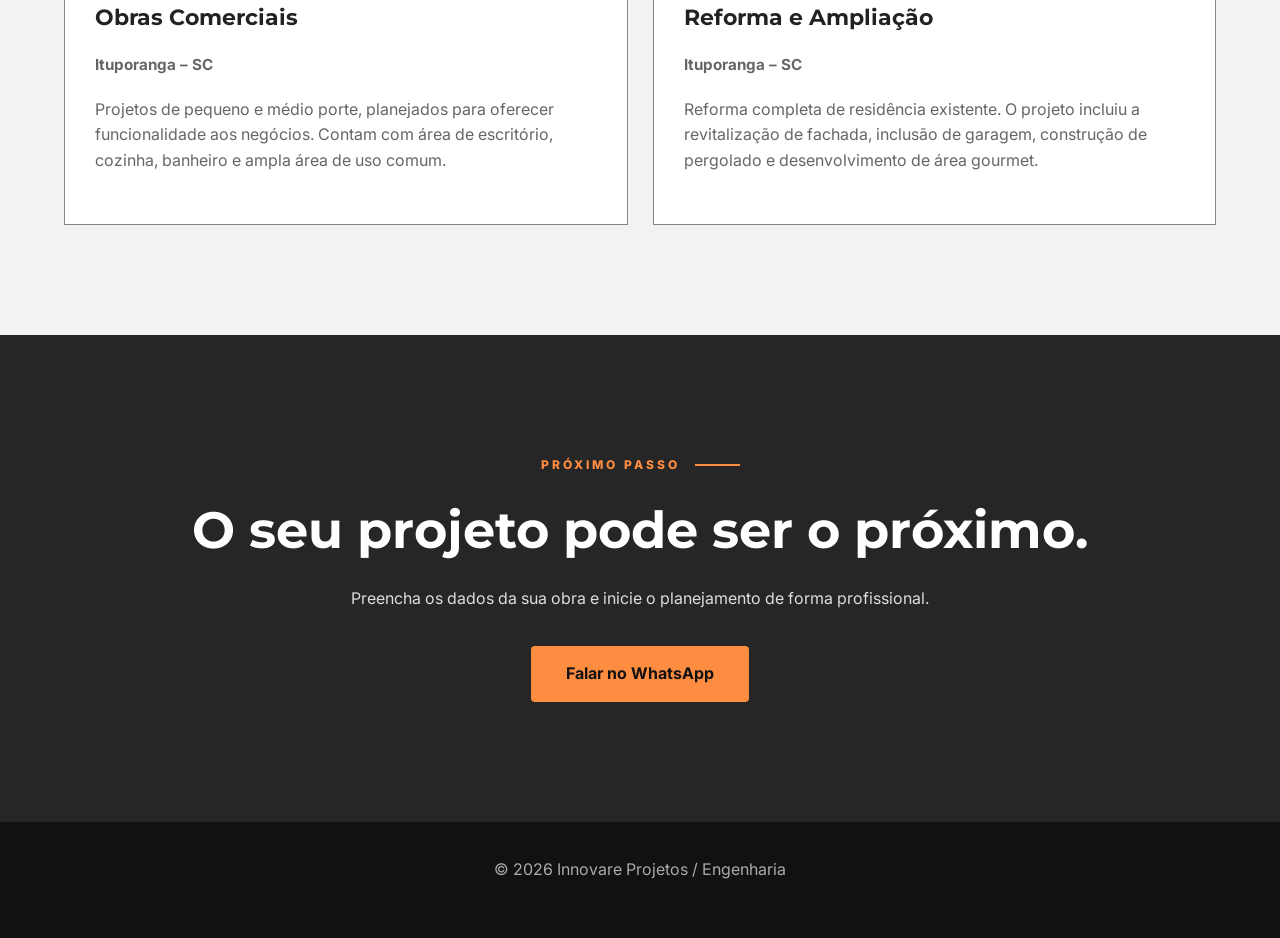
==== commit fc255f01: "Add files via upload" ====
--- a/projetos.html
+++ b/projetos.html
@@ -21,12 +21,19 @@
             <img src="assets/thumbnail_LOGO INNOVARE 3.png" alt="Innovare Projetos Engenharia">
         </a>
       </div>
-      <nav>
+      <nav id="nav-menu">
         <a href="index.html">Home</a>
         <a href="sobre.html">Sobre</a>
         <a href="servicos.html">Serviços</a>
         <a href="https://api.whatsapp.com/send/?phone=5547991575199" target="_blank">Contato</a>
+        <a href="blog.html" style="color: var(--orange);">Blog</a>        
       </nav>
+
+      <div class="hamburger" id="hamburger">
+        <span></span>
+        <span></span>
+        <span></span>
+      </div>
     </div>
   </header>
 
@@ -157,7 +164,7 @@
           <h2>Obras Comerciais e Reformas</h2>
         </div>
         
-        <div class="cards" style="grid-template-columns: repeat(auto-fit, minmax(400px, 1fr));">
+        <div class="cards">
           
           <div class="card" style="padding: 0; overflow: hidden;">
             <img src="assets/portfolio-comercial.JPG" alt="Obra Comercial" style="width: 100%; height: 250px; object-fit: cover;">
--- a/styles.css
+++ b/styles.css
@@ -92,6 +92,10 @@
 
 }
 
+
+.container h2{
+    margin-bottom: 15px;
+}
 
 
 
@@ -458,7 +462,7 @@
 
     padding:90px 0;
 
-    background:var(--graphite);
+    background:var(--black);
 
 }
 
@@ -935,6 +939,14 @@
 @media(max-width:900px){
 
 
+    .portfolio-grid,
+    .project-types-grid,
+    .pricing-grid,
+    .services-list-grid,
+    .services-advanced-grid {
+        grid-template-columns: 1fr;
+    }
+
     .grid-2 {
 
         grid-template-columns:1fr;
@@ -959,13 +971,6 @@
     .numbers-grid {
 
         grid-template-columns:1fr 1fr;
-
-    }
-
-
-    nav {
-
-        display:none;
 
     }
 
@@ -1746,4 +1751,182 @@
 .grid-list li {
     margin-bottom: 8px;
     font-size: 0.9rem;
+}
+
+
+/* ================= MENU HAMBURGER ================= */
+.hamburger {
+    display: none; /* Escondido no computador */
+    flex-direction: column;
+    gap: 6px;
+    cursor: pointer;
+    z-index: 1001; /* Fica acima do menu aberto */
+}
+
+.hamburger span {
+    display: block;
+    width: 32px;
+    height: 3px;
+    background-color: var(--white);
+    border-radius: 3px;
+    transition: transform 0.4s ease, opacity 0.4s ease, background-color 0.4s ease;
+}
+
+@media(max-width: 900px) {
+    /* Mostra o botão no celular */
+    .hamburger {
+        display: flex;
+    }
+
+    /* Estiliza a tela do menu no celular */
+    nav {
+        position: fixed;
+        top: 0;
+        right: -100%; /* Começa escondido fora da tela */
+        width: 100%;
+        height: 100vh;
+        background: rgba(18, 18, 18, 0.98);
+        backdrop-filter: blur(15px);
+        display: flex;
+        flex-direction: column;
+        justify-content: center;
+        align-items: center;
+        gap: 20px; /* Espaçamento entre os links */
+        transition: right 0.4s ease-in-out;
+        z-index: 1000;
+    }
+
+    /* Classe que será adicionada pelo JavaScript para abrir o menu */
+    nav.active {
+        right: 0; 
+    }
+
+    /* Aumenta os links para facilitar o toque */
+    nav a {
+        font-size: 1.8rem;
+    }
+
+    /* Animação do botão virando um "X" */
+    .hamburger.active span:nth-child(1) {
+        transform: translateY(9px) rotate(45deg);
+        background-color: var(--orange);
+    }
+    
+    .hamburger.active span:nth-child(2) {
+        opacity: 0;
+    }
+    
+    .hamburger.active span:nth-child(3) {
+        transform: translateY(-9px) rotate(-45deg);
+        background-color: var(--orange);
+    }
+}
+
+/* ================= BLOG GRID E CARDS ================= */
+.blog-grid {
+    display: grid;
+    grid-template-columns: repeat(auto-fit, minmax(320px, 1fr));
+    gap: 40px 30px;
+}
+
+.blog-card {
+    background: var(--white);
+    border: 1px solid var(--concrete);
+    border-radius: 8px;
+    overflow: hidden;
+    transition: transform 0.3s ease, box-shadow 0.3s ease;
+    display: flex;
+    flex-direction: column;
+}
+
+.blog-card:hover {
+    transform: translateY(-5px);
+    box-shadow: 0 15px 30px rgba(0,0,0,0.08);
+}
+
+.blog-image {
+    position: relative;
+    height: 220px;
+    overflow: hidden;
+}
+
+.blog-image img {
+    width: 100%;
+    height: 100%;
+    object-fit: cover;
+    transition: transform 0.5s ease;
+}
+
+.blog-card:hover .blog-image img {
+    transform: scale(1.05);
+}
+
+.blog-category {
+    position: absolute;
+    top: 15px;
+    left: 15px;
+    background: var(--orange);
+    color: white;
+    font-size: 0.75rem;
+    font-weight: 700;
+    text-transform: uppercase;
+    padding: 5px 12px;
+    border-radius: 20px;
+    letter-spacing: 1px;
+}
+
+.blog-content {
+    padding: 30px;
+    display: flex;
+    flex-direction: column;
+    flex-grow: 1;
+}
+
+.blog-meta {
+    display: flex;
+    gap: 15px;
+    font-size: 0.85rem;
+    color: #888;
+    margin-bottom: 15px;
+}
+
+.blog-content h3 {
+    font-size: 1.3rem;
+    margin-bottom: 15px;
+    line-height: 1.4;
+}
+
+.blog-content h3 a {
+    color: var(--black);
+    text-decoration: none;
+    transition: color 0.3s ease;
+}
+
+.blog-content h3 a:hover {
+    color: var(--orange);
+}
+
+.blog-content p {
+    font-size: 0.95rem;
+    color: #666;
+    margin-bottom: 25px;
+    display: -webkit-box;
+    -webkit-line-clamp: 3; /* Corta o texto após 3 linhas */
+    -webkit-box-orient: vertical;
+    overflow: hidden;
+}
+
+.blog-read-more {
+    margin-top: auto;
+    font-size: 0.9rem;
+    font-weight: 700;
+    color: var(--orange);
+    text-decoration: none;
+    text-transform: uppercase;
+    letter-spacing: 1px;
+    transition: color 0.3s ease;
+}
+
+.blog-read-more:hover {
+    color: var(--orange-dark);
 }
